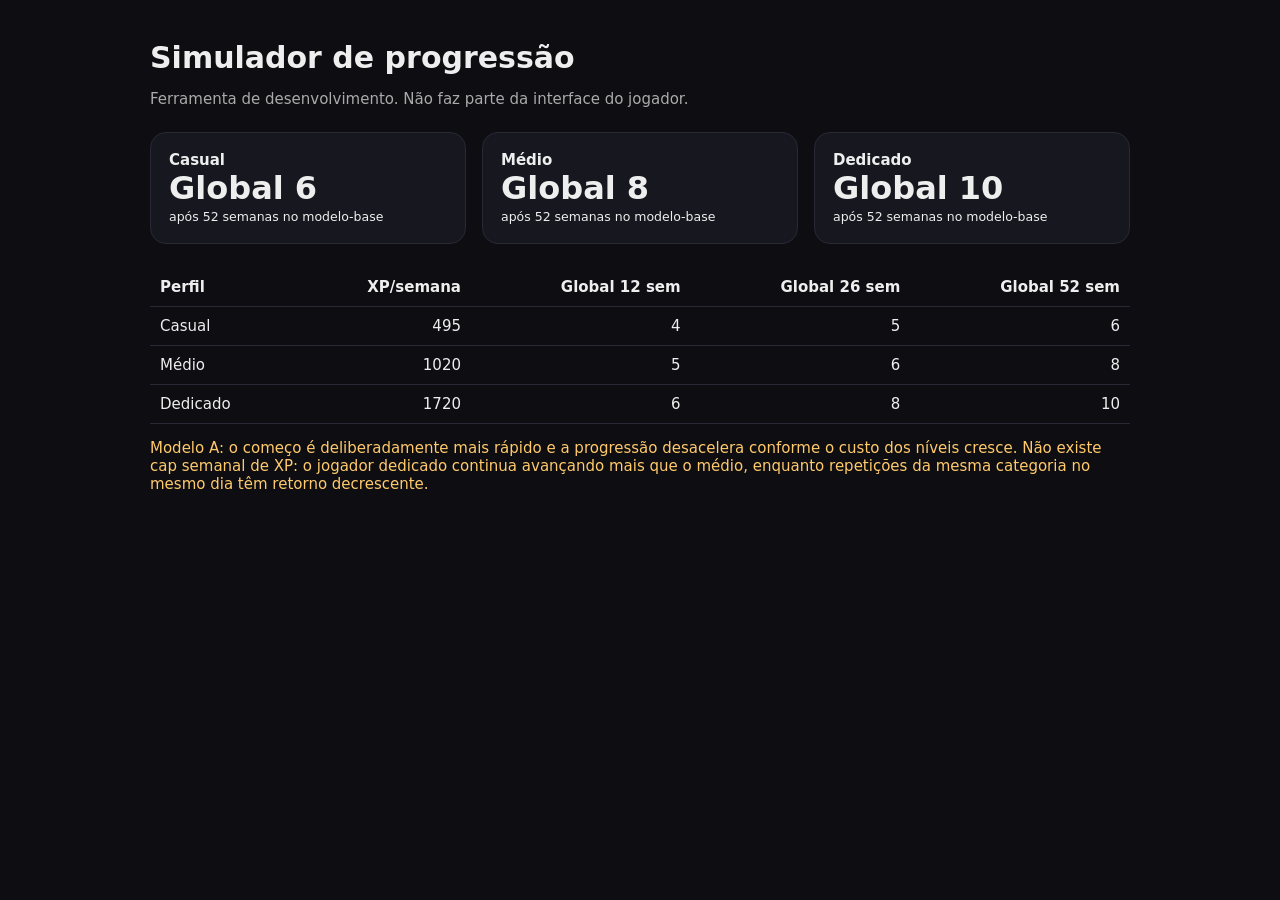
==== tools/progression-simulator.html @ d28ef670 "v0.3.3 Atualização mecanica" ====
<!doctype html><html lang="pt-BR"><head><meta charset="utf-8"><meta name="viewport" content="width=device-width,initial-scale=1"><title>RPG GYM - Simulador de Progressão</title><style>body{font:15px system-ui;background:#0d0d12;color:#eee;max-width:980px;margin:40px auto;padding:0 20px}h1{margin-bottom:4px}.note{color:#aaa}.grid{display:grid;grid-template-columns:repeat(auto-fit,minmax(260px,1fr));gap:16px;margin-top:24px}.card{background:#17171f;border:1px solid #292936;border-radius:16px;padding:18px}.big{font-size:32px;font-weight:800}.warn{color:#ffca6b}table{width:100%;border-collapse:collapse;margin-top:24px}td,th{padding:10px;border-bottom:1px solid #292936;text-align:right}td:first-child,th:first-child{text-align:left}code{background:#20202a;padding:2px 6px;border-radius:6px}</style></head><body><h1>Simulador de progressão</h1><p class="note">Ferramenta de desenvolvimento. Não faz parte da interface do jogador.</p><div id="cards" class="grid"></div><table><thead><tr><th>Perfil</th><th>XP/semana</th><th>Global 12 sem</th><th>Global 26 sem</th><th>Global 52 sem</th></tr></thead><tbody id="rows"></tbody></table><p class="warn" id="warning"></p><script src="../js/config/balance-config.js"></script><script src="progression-simulator.js"></script></body></html>
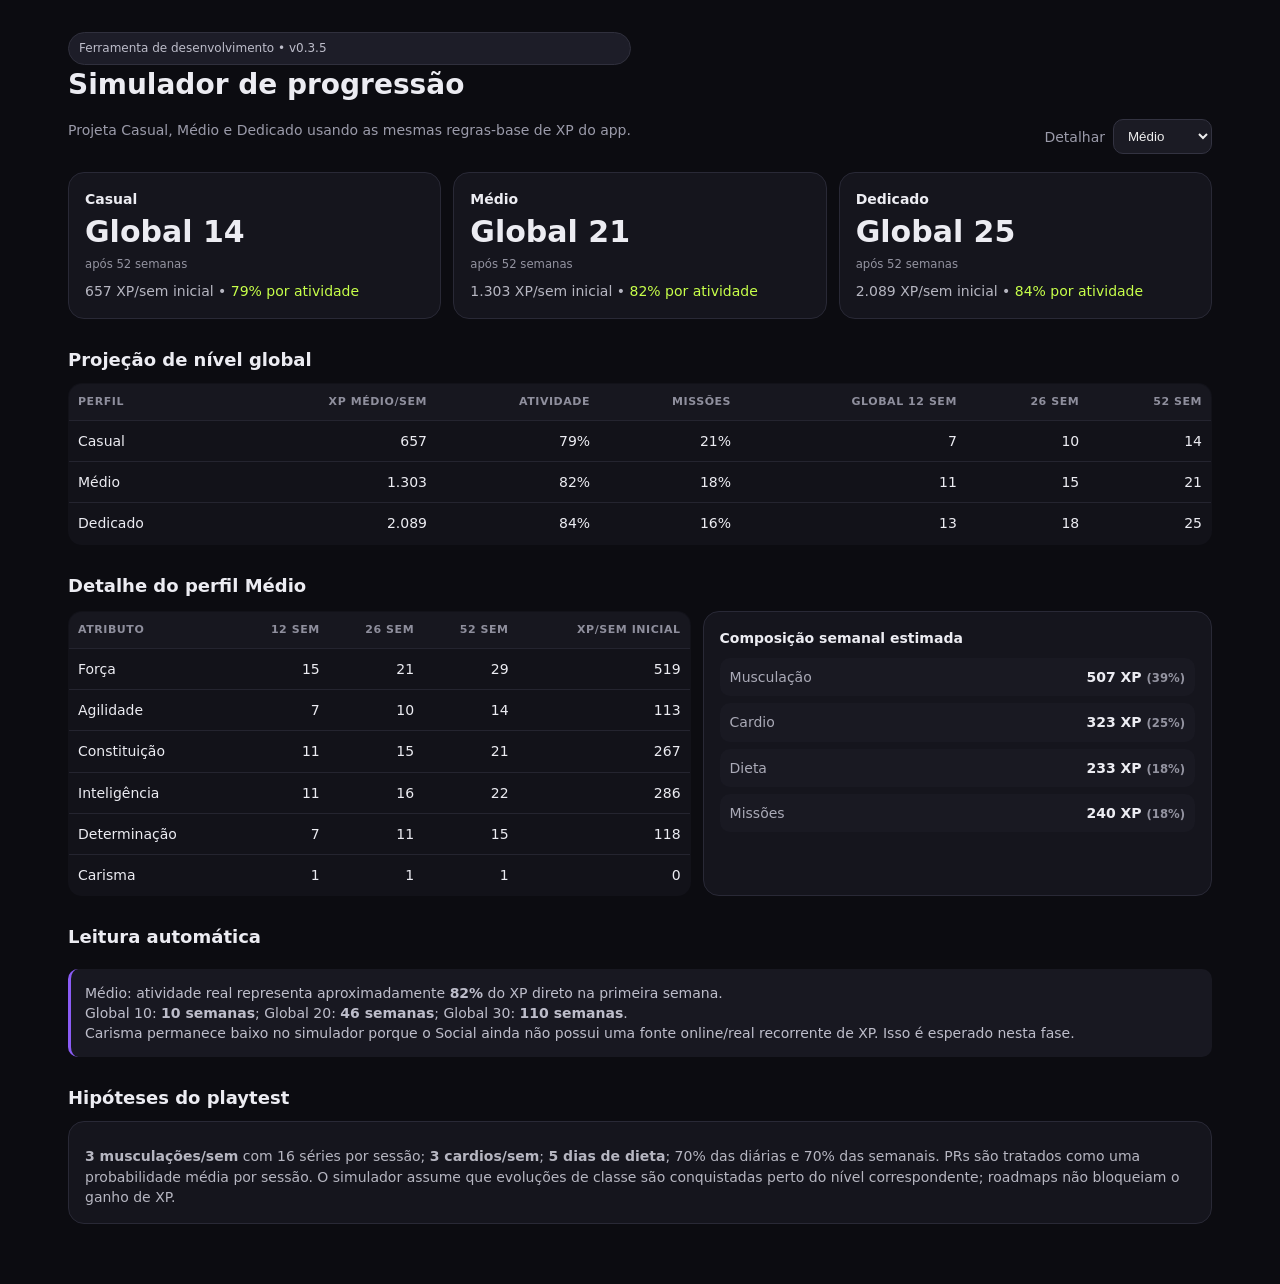
==== commit 9a85d248: "v0.4" ====
--- a/tools/progression-simulator.html
+++ b/tools/progression-simulator.html
@@ -1 +1,23 @@
-<!doctype html><html lang="pt-BR"><head><meta charset="utf-8"><meta name="viewport" content="width=device-width,initial-scale=1"><title>RPG GYM - Simulador de Progressão</title><style>body{font:15px system-ui;background:#0d0d12;color:#eee;max-width:980px;margin:40px auto;padding:0 20px}h1{margin-bottom:4px}.note{color:#aaa}.grid{display:grid;grid-template-columns:repeat(auto-fit,minmax(260px,1fr));gap:16px;margin-top:24px}.card{background:#17171f;border:1px solid #292936;border-radius:16px;padding:18px}.big{font-size:32px;font-weight:800}.warn{color:#ffca6b}table{width:100%;border-collapse:collapse;margin-top:24px}td,th{padding:10px;border-bottom:1px solid #292936;text-align:right}td:first-child,th:first-child{text-align:left}code{background:#20202a;padding:2px 6px;border-radius:6px}</style></head><body><h1>Simulador de progressão</h1><p class="note">Ferramenta de desenvolvimento. Não faz parte da interface do jogador.</p><div id="cards" class="grid"></div><table><thead><tr><th>Perfil</th><th>XP/semana</th><th>Global 12 sem</th><th>Global 26 sem</th><th>Global 52 sem</th></tr></thead><tbody id="rows"></tbody></table><p class="warn" id="warning"></p><script src="../js/config/balance-config.js"></script><script src="progression-simulator.js"></script></body></html>
+<!doctype html>
+<html lang="pt-BR">
+<head>
+<meta charset="utf-8"><meta name="viewport" content="width=device-width,initial-scale=1">
+<title>RPG GYM v0.3.5 — Simulador de Balanceamento</title>
+<style>
+:root{color-scheme:dark}*{box-sizing:border-box}body{font:14px/1.45 system-ui,-apple-system,Segoe UI,sans-serif;background:#0c0c11;color:#ececf2;max-width:1180px;margin:0 auto;padding:32px 18px 60px}h1{font-size:28px;margin:0}h2{font-size:18px;margin:28px 0 10px}.muted{color:#9b9baa}.top{display:flex;justify-content:space-between;gap:20px;align-items:end}.pill{background:#1d1d28;border:1px solid #30303d;border-radius:999px;padding:7px 10px;color:#bdbdca;font-size:12px}.grid{display:grid;grid-template-columns:repeat(3,minmax(0,1fr));gap:12px;margin-top:18px}.card{background:#15151d;border:1px solid #292936;border-radius:16px;padding:16px}.card .big{font-size:30px;font-weight:850}.card small{color:#9393a0}.card p{margin:8px 0 0;color:#b6b6c1}.good{color:#c7ff4a}.warn{color:#ffd17b}.bad{color:#ff929e}table{width:100%;border-collapse:collapse;background:#121219;border:1px solid #292936;border-radius:14px;overflow:hidden}th,td{padding:10px 9px;border-bottom:1px solid #24242f;text-align:right;vertical-align:middle}th{font-size:11px;text-transform:uppercase;letter-spacing:.05em;color:#8f8f9d;background:#17171f}td:first-child,th:first-child{text-align:left}tr:last-child td{border-bottom:0}.section{margin-top:20px}.persona-detail{display:grid;grid-template-columns:1.1fr .9fr;gap:12px;margin-top:12px}.source-list{display:grid;gap:7px}.source-row{display:flex;justify-content:space-between;gap:10px;background:#191922;border-radius:10px;padding:9px 10px}.source-row span{color:#aaaab7}.note{padding:14px;background:#181821;border-left:3px solid #8b5cf6;border-radius:10px;color:#bdbdca;margin-top:18px}.controls{display:flex;gap:8px;align-items:center}.controls select{background:#1b1b24;color:#eee;border:1px solid #333341;padding:8px 10px;border-radius:10px}@media(max-width:760px){.grid{grid-template-columns:1fr}.persona-detail{grid-template-columns:1fr}.top{align-items:flex-start;flex-direction:column}body{padding:22px 12px 50px}th,td{padding:8px 6px;font-size:12px}}
+</style>
+<script defer src="../js/config/game-config.js"></script>
+<script defer src="../js/config/balance-config.js"></script>
+<script defer src="../js/config/cardio-data.js"></script>
+<script defer src="../js/config/mission-data.js"></script>
+<script defer src="progression-simulator.js"></script>
+</head>
+<body>
+<div class="top"><div><div class="pill">Ferramenta de desenvolvimento • v0.3.5</div><h1>Simulador de progressão</h1><p class="muted">Projeta Casual, Médio e Dedicado usando as mesmas regras-base de XP do app.</p></div><div class="controls"><label for="detailPersona" class="muted">Detalhar</label><select id="detailPersona"><option value="casual">Casual</option><option value="medium" selected>Médio</option><option value="dedicated">Dedicado</option></select></div></div>
+<div id="cards" class="grid"></div>
+<h2>Projeção de nível global</h2>
+<table><thead><tr><th>Perfil</th><th>XP médio/sem</th><th>Atividade</th><th>Missões</th><th>Global 12 sem</th><th>26 sem</th><th>52 sem</th></tr></thead><tbody id="summaryRows"></tbody></table>
+<section class="section"><h2 id="detailTitle">Detalhe do perfil Médio</h2><div class="persona-detail"><div><table><thead><tr><th>Atributo</th><th>12 sem</th><th>26 sem</th><th>52 sem</th><th>XP/sem inicial</th></tr></thead><tbody id="attributeRows"></tbody></table></div><div class="card"><strong>Composição semanal estimada</strong><div id="sourceList" class="source-list" style="margin-top:10px"></div></div></div></section>
+<section class="section"><h2>Leitura automática</h2><div id="diagnostics" class="note"></div></section>
+<section class="section"><h2>Hipóteses do playtest</h2><div class="card"><p id="assumptions"></p></div></section>
+</body></html>
